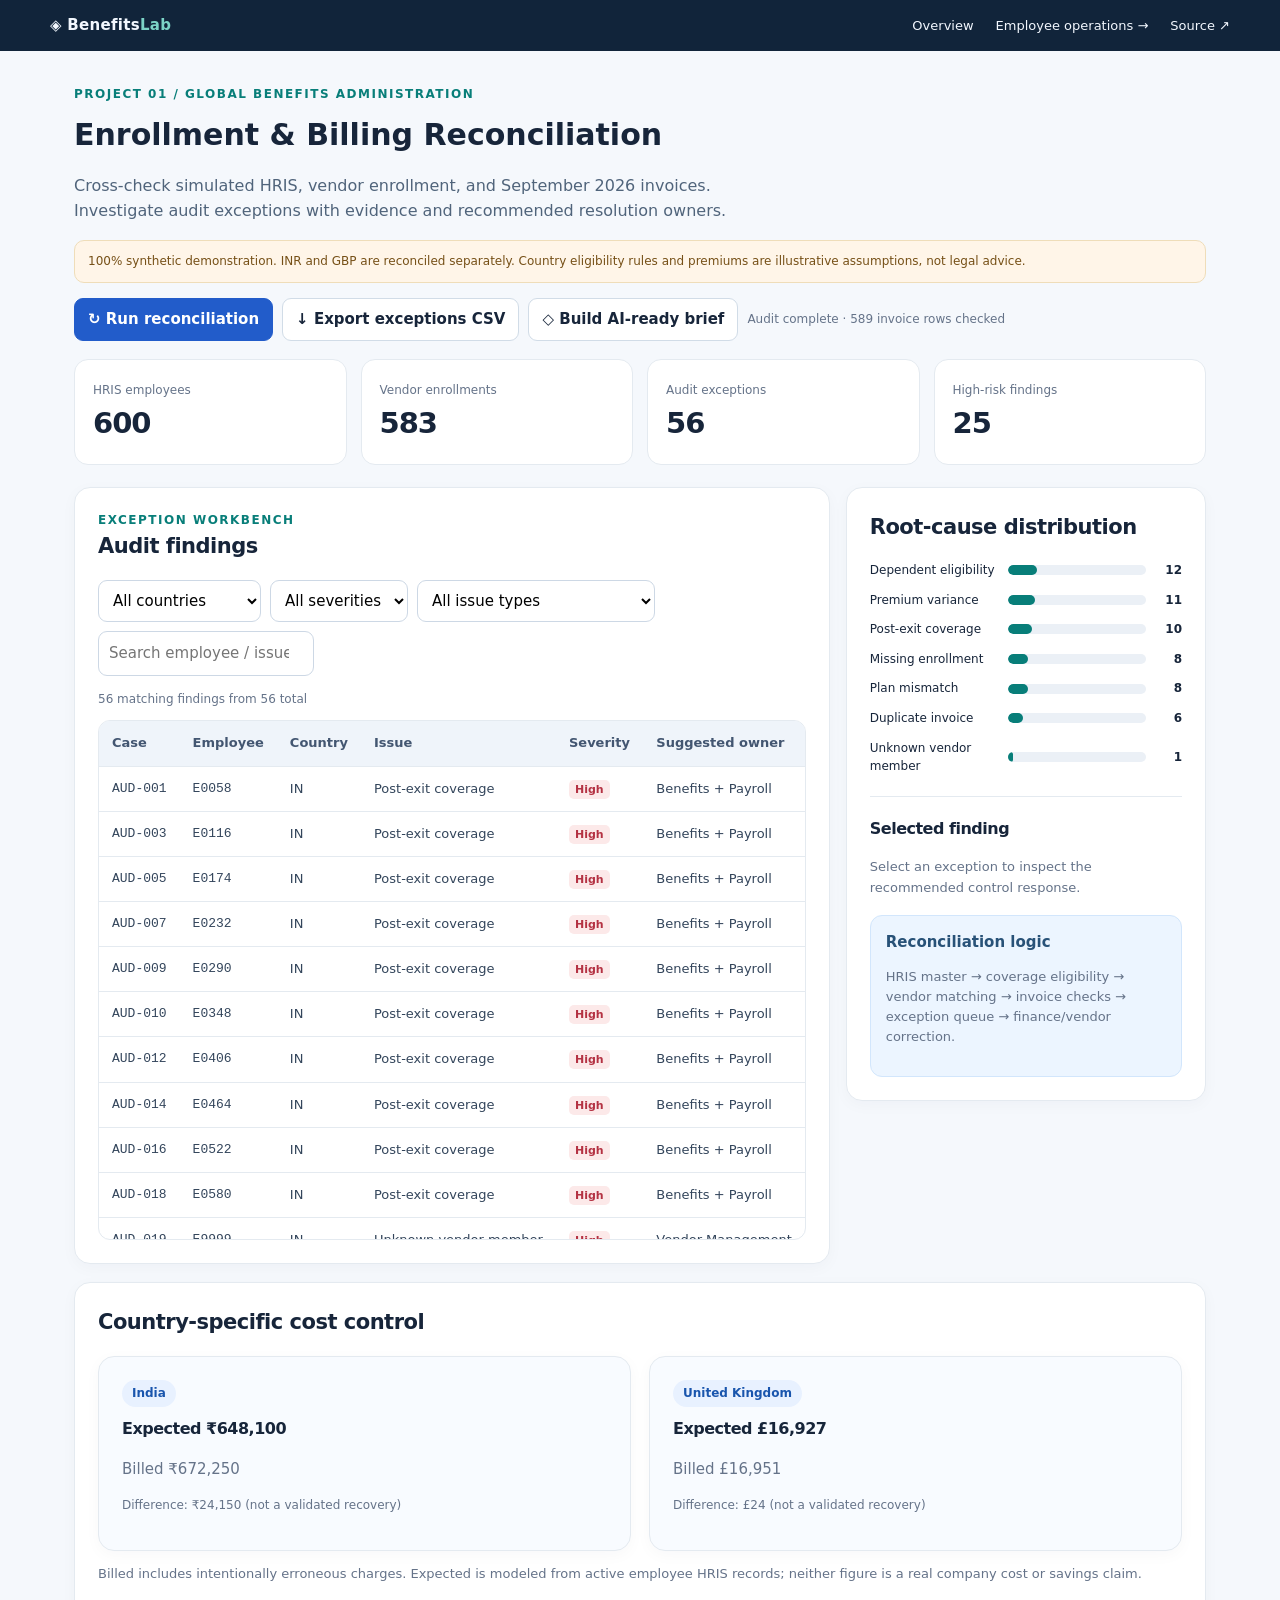
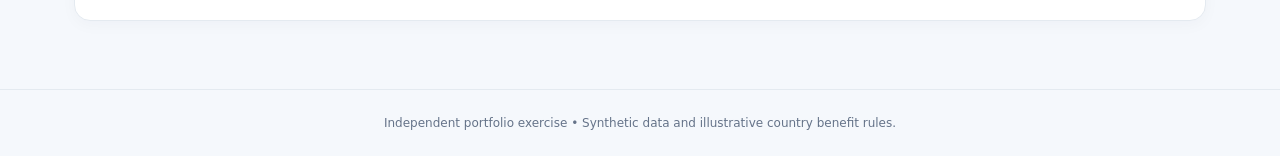
==== benefits-lab/audit/index.html @ 098e8369 "Add BenefitsLab audit project, landing page, and synthetic controls" ====
<!doctype html><html lang="en"><head><meta charset="utf-8"><meta name="viewport" content="width=device-width,initial-scale=1"><meta name="description" content="Interactive synthetic global benefits enrollment and billing reconciliation."><title>Enrollment & Billing Audit | BenefitsLab</title><link rel="stylesheet" href="../assets/style.css"></head><body><header class="top"><a class="mark" href="../">◈ Benefits<span>Lab</span></a><nav><a href="../">Overview</a><a href="../service/">Employee operations →</a><a href="https://github.com/eshwarreddy24/eshwarreddy24.github.io/tree/main/benefits-lab/audit">Source ↗</a></nav></header><main class="container"><div class="eyebrow">Project 01 / Global benefits administration</div><h1 style="margin:8px 0">Enrollment & Billing Reconciliation</h1><p class="lead">Cross-check simulated HRIS, vendor enrollment, and September 2026 invoices. Investigate audit exceptions with evidence and recommended resolution owners.</p><div class="notice">100% synthetic demonstration. INR and GBP are reconciled separately. Country eligibility rules and premiums are illustrative assumptions, not legal advice.</div><div class="actions"><button id="rerun" class="btn primary">↻ Run reconciliation</button><button id="export" class="btn">↓ Export exceptions CSV</button><button id="brief" class="btn">◇ Build AI-ready brief</button><span id="status" class="small" aria-live="polite">Ready to audit</span></div><div class="metrics" id="metrics" aria-live="polite"></div><div class="workspace"><section class="panel"><div class="eyebrow">Exception workbench</div><h2>Audit findings</h2><div class="filters"><select id="country" aria-label="Filter country"><option value="">All countries</option><option value="IN">India</option><option value="UK">United Kingdom</option></select><select id="severity" aria-label="Filter severity"><option value="">All severities</option><option>High</option><option>Medium</option></select><select id="kind" aria-label="Filter issue type"><option value="">All issue types</option></select><input id="search" type="search" placeholder="Search employee / issue" aria-label="Search findings"></div><p id="result-count" class="small"></p><div class="tablewrap"><table><thead><tr><th>Case</th><th>Employee</th><th>Country</th><th>Issue</th><th>Severity</th><th>Suggested owner</th></tr></thead><tbody id="rows"></tbody></table></div></section><aside class="panel"><h2>Root-cause distribution</h2><div id="breakdown"></div><hr style="border:0;border-top:1px solid var(--line);margin:20px 0"><h3>Selected finding</h3><div id="detail" class="note">Select a row to inspect evidence and the recommended next step.</div><div class="callout" style="margin-top:17px"><strong>Reconciliation logic</strong><p class="note">HRIS master → coverage eligibility → vendor matching → invoice checks → exception queue → finance/vendor correction.</p></div></aside></div><section class="panel" style="margin-top:18px"><h2>Country-specific cost control</h2><div id="costs" class="columns"></div><p class="note">Billed includes intentionally erroneous charges. Expected is modeled from active employee HRIS records; neither figure is a real company cost or savings claim.</p></section><section class="panel" id="ai-section" style="margin-top:18px;display:none"><div class="eyebrow">AI integration • Human-in-the-loop</div><h2>Manager brief prompt</h2><p>The prompt contains only aggregate counts, never employee-level records. Paste it into GitHub Copilot Chat or use the optional server-side AI automation script.</p><pre class="prompt" id="prompt"></pre><button class="btn primary" id="copy">Copy anonymized prompt</button><p class="small">AI output needs human validation before sharing. The page does not call a model or send data to any server.</p></section></main><footer class="foot">Independent portfolio exercise • Synthetic data and illustrative country benefit rules.</footer><script type="module" src="./app.mjs"></script></body></html>
---- benefits-lab/assets/style.css ----
:root{--ink:#17253a;--muted:#657389;--line:#e4eaf0;--bg:#f5f8fc;--paper:#fff;--blue:#225cca;--teal:#087e79;--pale:#e8f5f3;--warn:#a55a12;--bad:#b43243;--purple:#6452b9}
*{box-sizing:border-box}html{scroll-behavior:smooth}body{margin:0;background:var(--bg);color:var(--ink);font:15px/1.55 system-ui,-apple-system,Segoe UI,Arial,sans-serif}a{color:var(--blue);text-decoration:none}a:hover{text-decoration:underline}button,input,select{font:inherit}.top{background:#11243a;color:#eaf1fa;padding:14px max(24px,calc((100vw - 1180px)/2));display:flex;align-items:center;justify-content:space-between;gap:12px;flex-wrap:wrap}.top a{color:#f2f7fe}.mark{font-weight:800;letter-spacing:.3px}.mark span{color:#7cd3c7}.top nav{display:flex;gap:22px;font-size:13px}.container{max-width:1180px;margin:auto;padding:34px 24px 68px}.eyebrow{color:var(--teal);font-size:12px;letter-spacing:1.5px;text-transform:uppercase;font-weight:800}.hero{display:grid;grid-template-columns:1.4fr 1fr;gap:32px;align-items:center;margin-bottom:28px}.hero h1{font-size:clamp(30px,4vw,48px);letter-spacing:-1.8px;line-height:1.12;margin:12px 0 16px}.lead{color:#50647b;font-size:16px;max-width:700px}.hero-art{background:linear-gradient(135deg,#18375a,#086d77);color:#fff;border-radius:20px;padding:30px;min-height:220px;box-shadow:0 12px 32px #0e355025}.hero-art strong{font-size:42px;display:block;line-height:1.1}.hero-art small{color:#c5ebec}.columns{display:grid;grid-template-columns:repeat(2,minmax(0,1fr));gap:18px}.panel{background:var(--paper);border:1px solid var(--line);border-radius:16px;padding:23px;box-shadow:0 4px 16px #152f4908}.panel h2,.panel h3{margin-top:0;letter-spacing:-.5px}.panel h2{font-size:21px}.panel h3{font-size:16px}.panel p{color:var(--muted)}.tag{display:inline-flex;align-items:center;gap:5px;border-radius:100px;background:#e8f1ff;color:#1955ad;font-size:12px;font-weight:700;padding:4px 10px;margin-bottom:10px}.tag.green{background:#e1f4f0;color:#087e79}.btn{cursor:pointer;border:1px solid #d1dce7;border-radius:9px;padding:9px 13px;background:white;color:var(--ink);font-weight:700;display:inline-block}.btn:hover{background:#eff5fd;text-decoration:none}.btn.primary{background:var(--blue);border-color:var(--blue);color:white}.btn.primary:hover{background:#1b4aaf}.btn:focus-visible,input:focus-visible,select:focus-visible{outline:3px solid #7bbaeb;outline-offset:2px}.actions{display:flex;flex-wrap:wrap;gap:9px;align-items:center;margin:15px 0}.small{font-size:12px;color:var(--muted)}.metrics{display:grid;grid-template-columns:repeat(4,minmax(0,1fr));gap:14px;margin:18px 0 22px}.metric{background:white;border:1px solid var(--line);border-radius:14px;padding:18px}.metric b{display:block;font-size:29px;letter-spacing:-1px}.metric small{font-size:12px;color:var(--muted)}.workspace{display:grid;grid-template-columns:1.6fr 1fr;gap:16px;align-items:start}.filters{display:flex;flex-wrap:wrap;gap:9px;margin:14px 0}.filters input,.filters select{border:1px solid #cdd8e5;border-radius:9px;background:white;padding:10px;min-width:135px;max-width:100%}.tablewrap{overflow-x:auto;max-height:520px;overflow-y:auto;border:1px solid var(--line);border-radius:12px}table{border-collapse:collapse;width:100%;font-size:13px;white-space:nowrap}th,td{padding:12px 13px;text-align:left;border-bottom:1px solid var(--line)}th{position:sticky;top:0;background:#eff4fa;color:#435671;z-index:1}td{color:#33455b}tr:hover td{background:#f8fbfe}.pill{border-radius:5px;font-size:11px;padding:3px 6px;font-weight:800;background:#fce9e9;color:var(--bad)}.pill.medium{background:#fff1d8;color:#995908}.pill.low{background:#e1f4f0;color:#087e79}.barrow{display:flex;gap:10px;align-items:center;font-size:12px;margin:11px 0}.barrow label{width:128px;flex-shrink:0}.track{background:#ebf0f6;height:10px;border-radius:20px;flex:1;overflow:hidden}.track span{height:100%;background:var(--teal);display:block;border-radius:20px}.barrow b{width:26px;text-align:right}.notice{background:#fff5e8;border:1px solid #efddb9;color:#765017;border-radius:10px;padding:11px 13px;font-size:12px;margin:12px 0}.foot{padding:24px;text-align:center;color:var(--muted);font-size:12px;border-top:1px solid var(--line)}.callout{background:#ecf5ff;border:1px solid #d2e6fc;border-radius:12px;padding:15px;color:#285278}.steps{display:grid;gap:10px}.step{display:flex;gap:12px;align-items:start}.number{border-radius:9px;background:#e8f1ff;color:#2554b4;width:28px;height:28px;display:grid;place-items:center;font-weight:800;flex-shrink:0}.prompt{white-space:pre-wrap;word-wrap:break-word;max-height:310px;overflow:auto;background:#15263b;color:#e7f2ff;border-radius:10px;padding:16px;font-size:12px}.note{font-size:13px;color:var(--muted)}.code{font-family:ui-monospace,SFMono-Regular,Consolas,monospace}.selected{background:#ebf4ff!important}.grid-three{display:grid;grid-template-columns:repeat(3,minmax(0,1fr));gap:15px}@media(max-width:830px){.hero,.workspace{grid-template-columns:1fr}.metrics{grid-template-columns:repeat(2,minmax(0,1fr))}.columns,.grid-three{grid-template-columns:1fr}}@media(max-width:510px){.container{padding:24px 14px 52px}.metrics{gap:8px}.metric{padding:13px}.metric b{font-size:22px}.top nav{gap:12px}.hero-art{min-height:160px}.panel{padding:17px}}
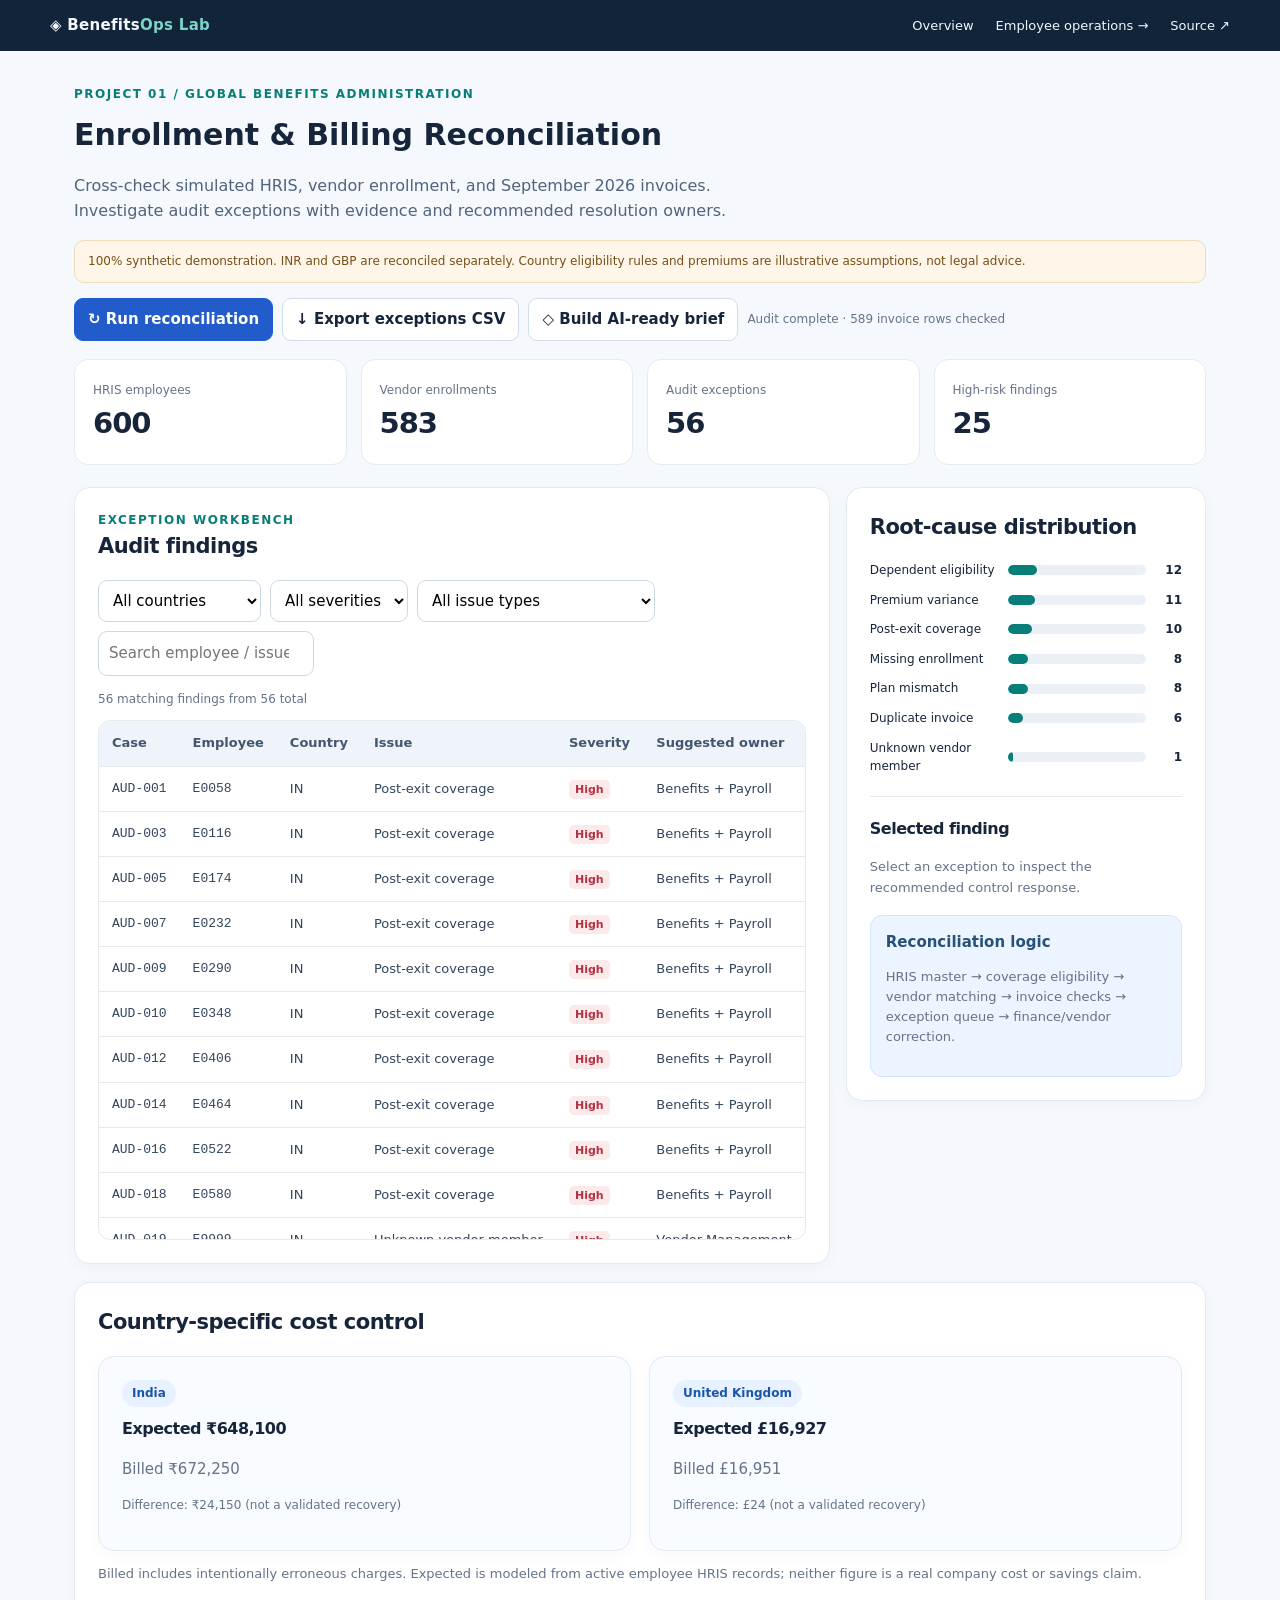
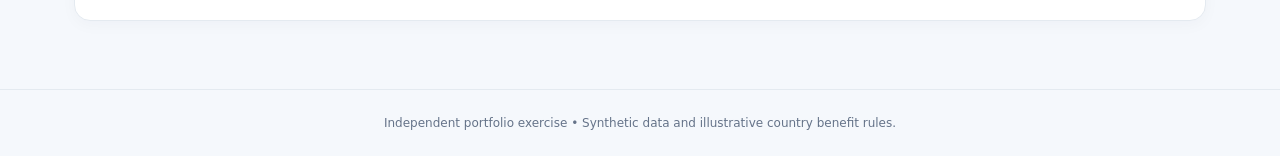
==== commit 228548ba: "Polish BenefitsOps Lab branding across the portfolio" ====
--- a/benefits-lab/audit/index.html
+++ b/benefits-lab/audit/index.html
@@ -1 +1 @@
-<!doctype html><html lang="en"><head><meta charset="utf-8"><meta name="viewport" content="width=device-width,initial-scale=1"><meta name="description" content="Interactive synthetic global benefits enrollment and billing reconciliation."><title>Enrollment & Billing Audit | BenefitsLab</title><link rel="stylesheet" href="../assets/style.css"></head><body><header class="top"><a class="mark" href="../">◈ Benefits<span>Lab</span></a><nav><a href="../">Overview</a><a href="../service/">Employee operations →</a><a href="https://github.com/eshwarreddy24/eshwarreddy24.github.io/tree/main/benefits-lab/audit">Source ↗</a></nav></header><main class="container"><div class="eyebrow">Project 01 / Global benefits administration</div><h1 style="margin:8px 0">Enrollment & Billing Reconciliation</h1><p class="lead">Cross-check simulated HRIS, vendor enrollment, and September 2026 invoices. Investigate audit exceptions with evidence and recommended resolution owners.</p><div class="notice">100% synthetic demonstration. INR and GBP are reconciled separately. Country eligibility rules and premiums are illustrative assumptions, not legal advice.</div><div class="actions"><button id="rerun" class="btn primary">↻ Run reconciliation</button><button id="export" class="btn">↓ Export exceptions CSV</button><button id="brief" class="btn">◇ Build AI-ready brief</button><span id="status" class="small" aria-live="polite">Ready to audit</span></div><div class="metrics" id="metrics" aria-live="polite"></div><div class="workspace"><section class="panel"><div class="eyebrow">Exception workbench</div><h2>Audit findings</h2><div class="filters"><select id="country" aria-label="Filter country"><option value="">All countries</option><option value="IN">India</option><option value="UK">United Kingdom</option></select><select id="severity" aria-label="Filter severity"><option value="">All severities</option><option>High</option><option>Medium</option></select><select id="kind" aria-label="Filter issue type"><option value="">All issue types</option></select><input id="search" type="search" placeholder="Search employee / issue" aria-label="Search findings"></div><p id="result-count" class="small"></p><div class="tablewrap"><table><thead><tr><th>Case</th><th>Employee</th><th>Country</th><th>Issue</th><th>Severity</th><th>Suggested owner</th></tr></thead><tbody id="rows"></tbody></table></div></section><aside class="panel"><h2>Root-cause distribution</h2><div id="breakdown"></div><hr style="border:0;border-top:1px solid var(--line);margin:20px 0"><h3>Selected finding</h3><div id="detail" class="note">Select a row to inspect evidence and the recommended next step.</div><div class="callout" style="margin-top:17px"><strong>Reconciliation logic</strong><p class="note">HRIS master → coverage eligibility → vendor matching → invoice checks → exception queue → finance/vendor correction.</p></div></aside></div><section class="panel" style="margin-top:18px"><h2>Country-specific cost control</h2><div id="costs" class="columns"></div><p class="note">Billed includes intentionally erroneous charges. Expected is modeled from active employee HRIS records; neither figure is a real company cost or savings claim.</p></section><section class="panel" id="ai-section" style="margin-top:18px;display:none"><div class="eyebrow">AI integration • Human-in-the-loop</div><h2>Manager brief prompt</h2><p>The prompt contains only aggregate counts, never employee-level records. Paste it into GitHub Copilot Chat or use the optional server-side AI automation script.</p><pre class="prompt" id="prompt"></pre><button class="btn primary" id="copy">Copy anonymized prompt</button><p class="small">AI output needs human validation before sharing. The page does not call a model or send data to any server.</p></section></main><footer class="foot">Independent portfolio exercise • Synthetic data and illustrative country benefit rules.</footer><script type="module" src="./app.mjs"></script></body></html>+<!doctype html><html lang="en"><head><meta charset="utf-8"><meta name="viewport" content="width=device-width,initial-scale=1"><meta name="description" content="Interactive synthetic global benefits enrollment and billing reconciliation."><title>Enrollment & Billing Audit | BenefitsOps Lab</title><link rel="stylesheet" href="../assets/style.css"></head><body><header class="top"><a class="mark" href="../">◈ Benefits<span>Ops Lab</span></a><nav><a href="../">Overview</a><a href="../service/">Employee operations →</a><a href="https://github.com/eshwarreddy24/eshwarreddy24.github.io/tree/main/benefits-lab/audit">Source ↗</a></nav></header><main class="container"><div class="eyebrow">Project 01 / Global benefits administration</div><h1 style="margin:8px 0">Enrollment & Billing Reconciliation</h1><p class="lead">Cross-check simulated HRIS, vendor enrollment, and September 2026 invoices. Investigate audit exceptions with evidence and recommended resolution owners.</p><div class="notice">100% synthetic demonstration. INR and GBP are reconciled separately. Country eligibility rules and premiums are illustrative assumptions, not legal advice.</div><div class="actions"><button id="rerun" class="btn primary">↻ Run reconciliation</button><button id="export" class="btn">↓ Export exceptions CSV</button><button id="brief" class="btn">◇ Build AI-ready brief</button><span id="status" class="small" aria-live="polite">Ready to audit</span></div><div class="metrics" id="metrics" aria-live="polite"></div><div class="workspace"><section class="panel"><div class="eyebrow">Exception workbench</div><h2>Audit findings</h2><div class="filters"><select id="country" aria-label="Filter country"><option value="">All countries</option><option value="IN">India</option><option value="UK">United Kingdom</option></select><select id="severity" aria-label="Filter severity"><option value="">All severities</option><option>High</option><option>Medium</option></select><select id="kind" aria-label="Filter issue type"><option value="">All issue types</option></select><input id="search" type="search" placeholder="Search employee / issue" aria-label="Search findings"></div><p id="result-count" class="small"></p><div class="tablewrap"><table><thead><tr><th>Case</th><th>Employee</th><th>Country</th><th>Issue</th><th>Severity</th><th>Suggested owner</th></tr></thead><tbody id="rows"></tbody></table></div></section><aside class="panel"><h2>Root-cause distribution</h2><div id="breakdown"></div><hr style="border:0;border-top:1px solid var(--line);margin:20px 0"><h3>Selected finding</h3><div id="detail" class="note">Select a row to inspect evidence and the recommended next step.</div><div class="callout" style="margin-top:17px"><strong>Reconciliation logic</strong><p class="note">HRIS master → coverage eligibility → vendor matching → invoice checks → exception queue → finance/vendor correction.</p></div></aside></div><section class="panel" style="margin-top:18px"><h2>Country-specific cost control</h2><div id="costs" class="columns"></div><p class="note">Billed includes intentionally erroneous charges. Expected is modeled from active employee HRIS records; neither figure is a real company cost or savings claim.</p></section><section class="panel" id="ai-section" style="margin-top:18px;display:none"><div class="eyebrow">AI integration • Human-in-the-loop</div><h2>Manager brief prompt</h2><p>The prompt contains only aggregate counts, never employee-level records. Paste it into GitHub Copilot Chat or use the optional server-side AI automation script.</p><pre class="prompt" id="prompt"></pre><button class="btn primary" id="copy">Copy anonymized prompt</button><p class="small">AI output needs human validation before sharing. The page does not call a model or send data to any server.</p></section></main><footer class="foot">Independent portfolio exercise • Synthetic data and illustrative country benefit rules.</footer><script type="module" src="./app.mjs"></script></body></html>
